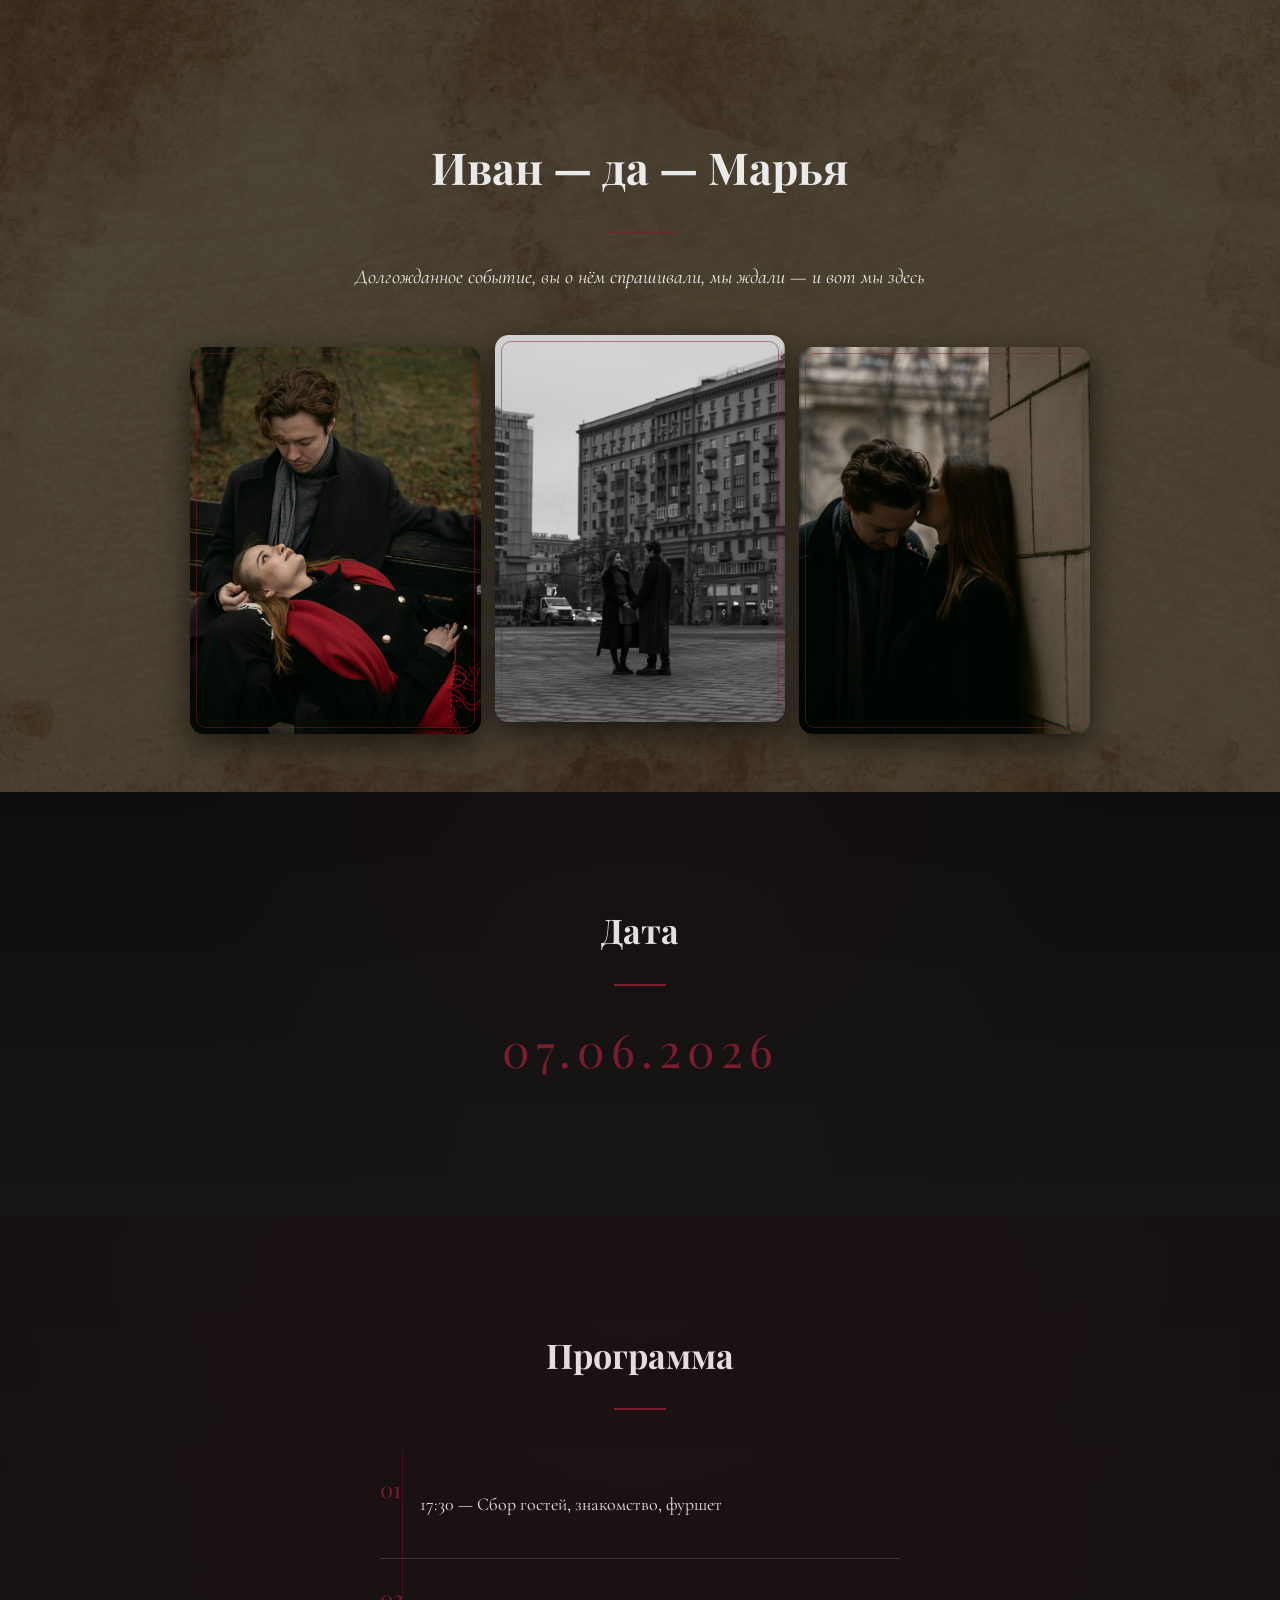
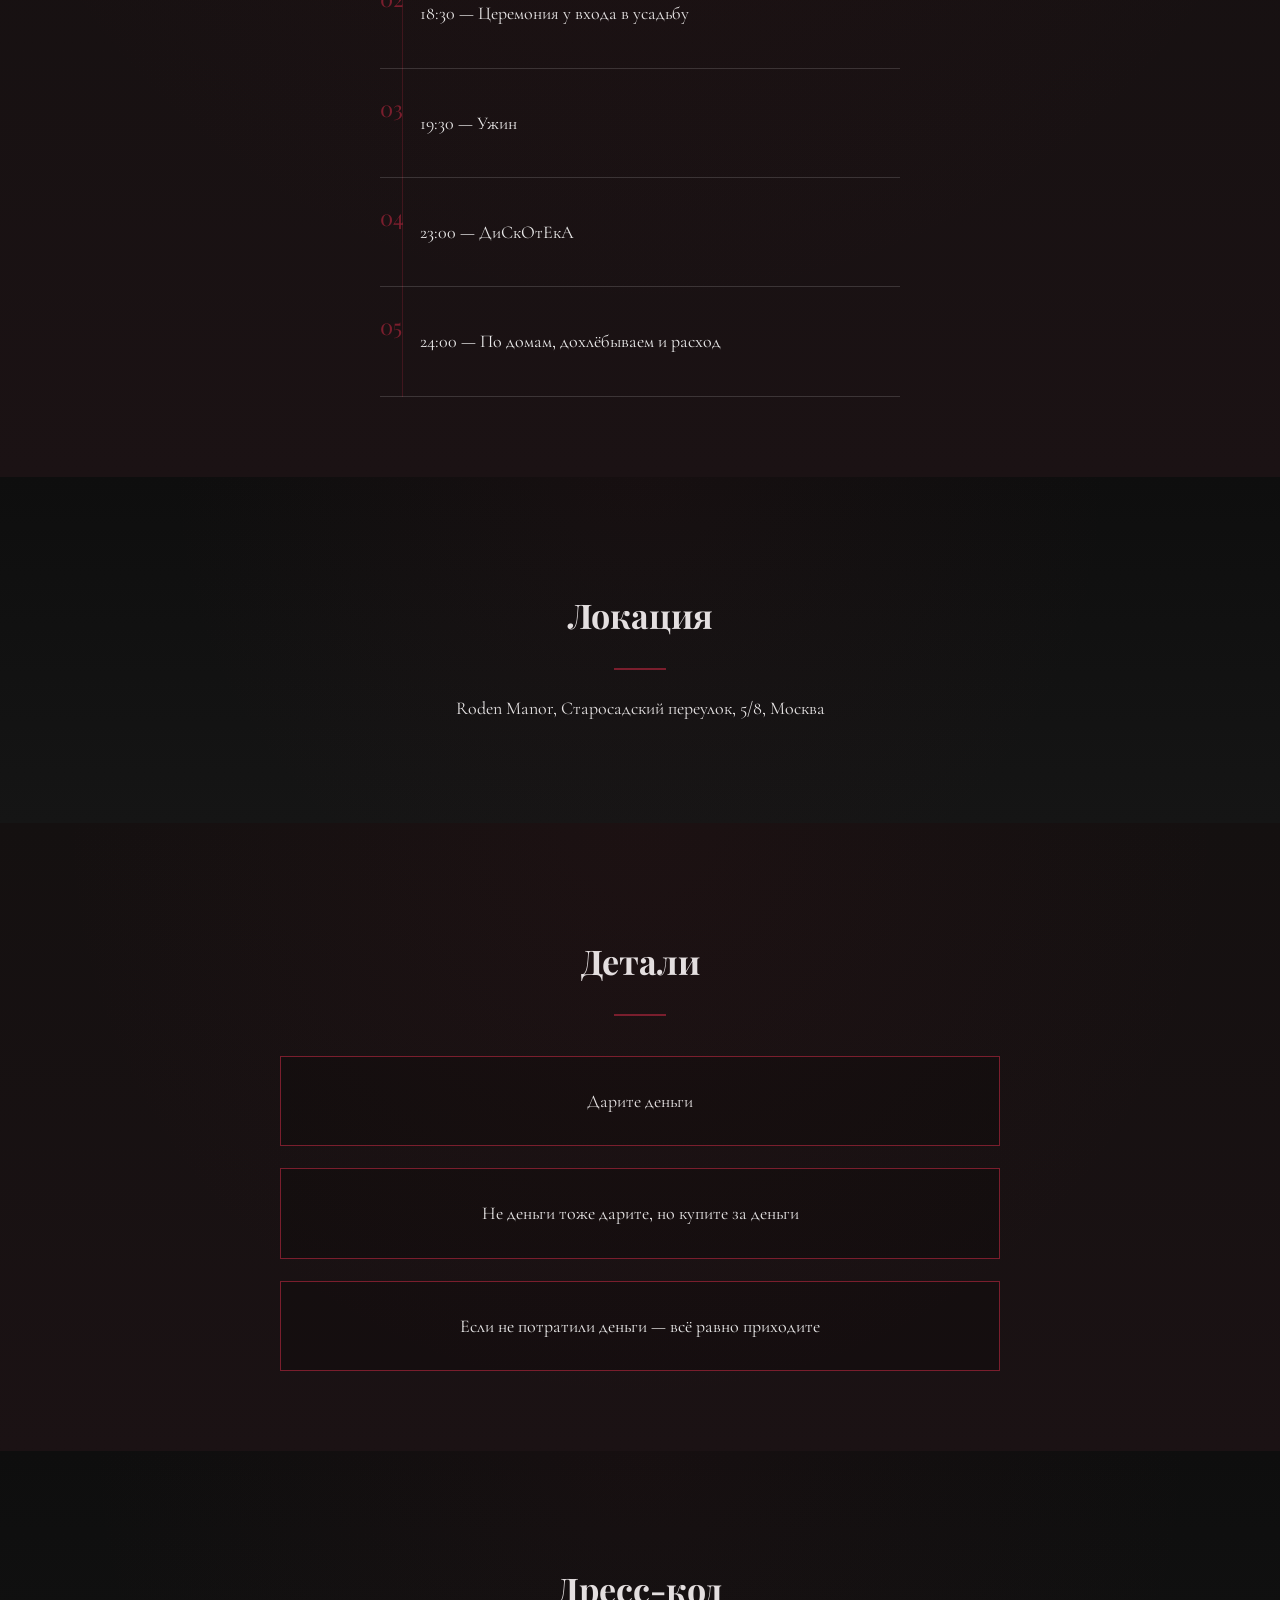
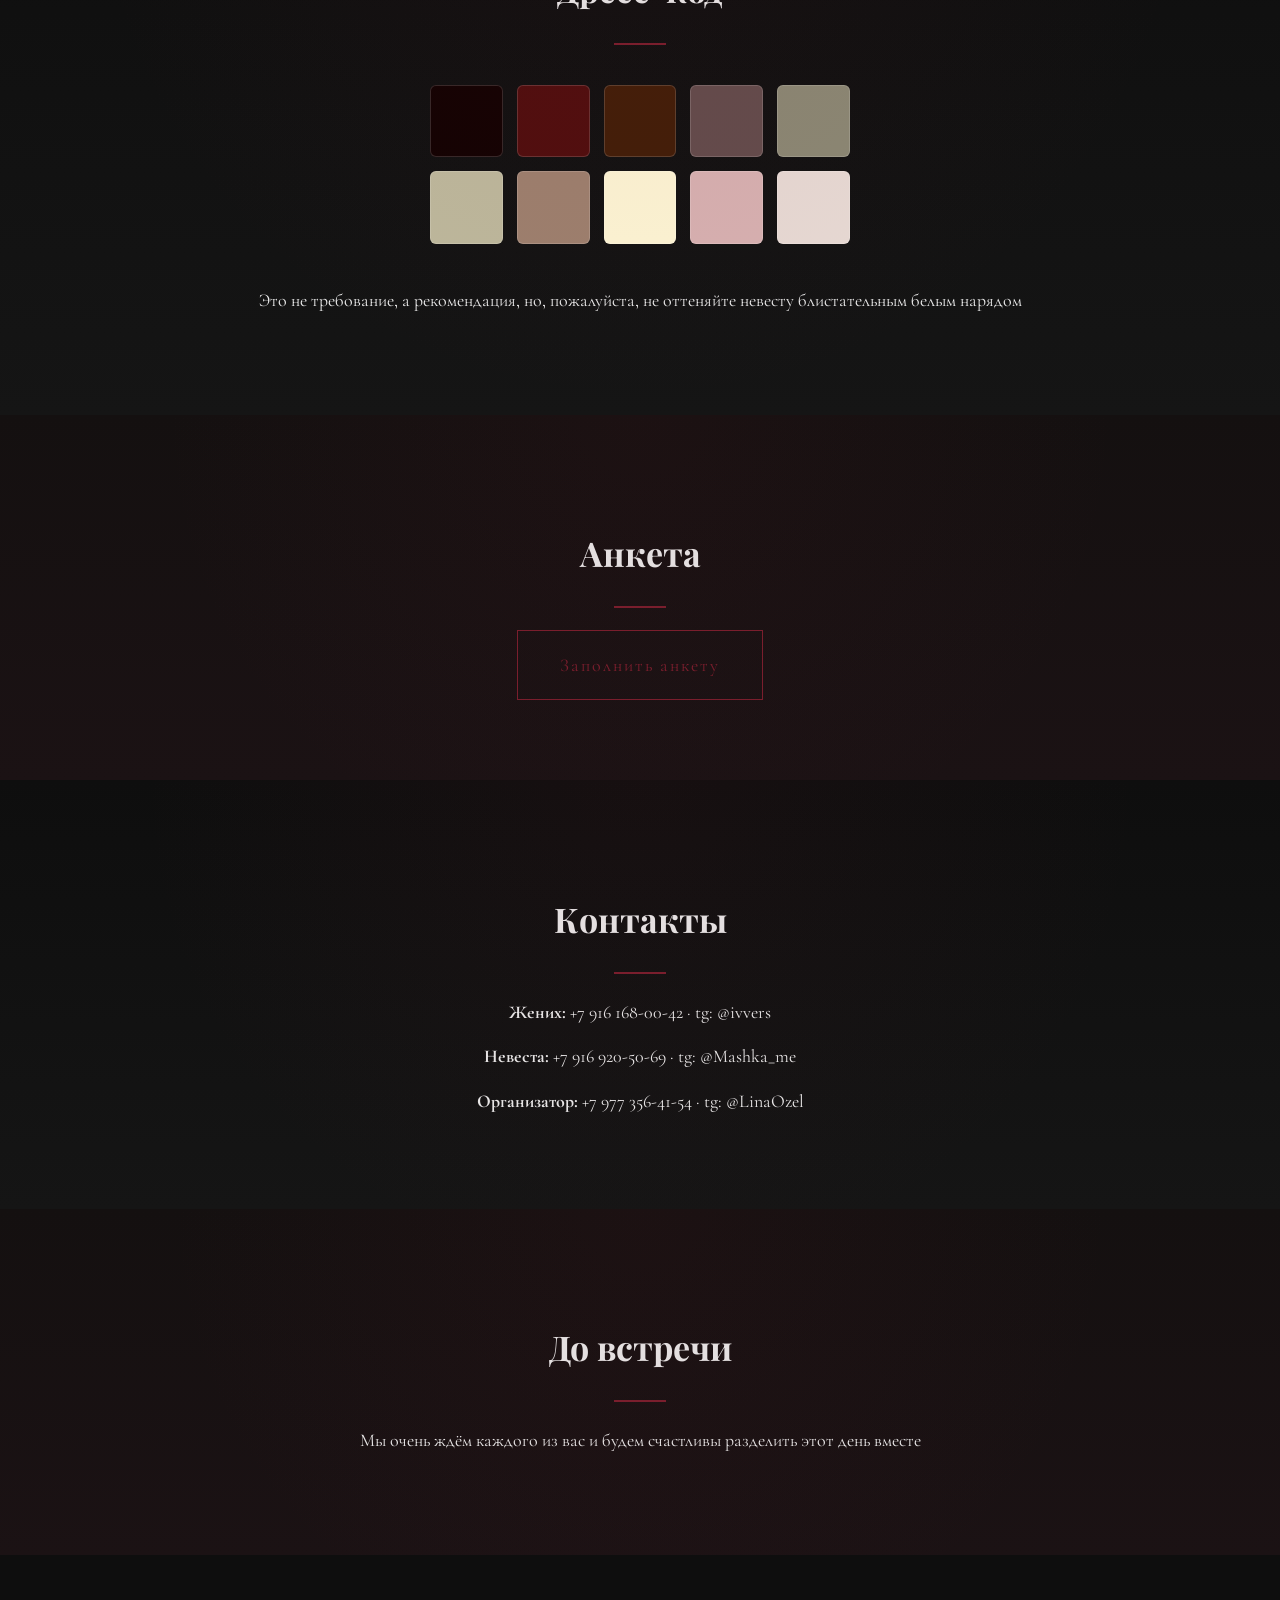
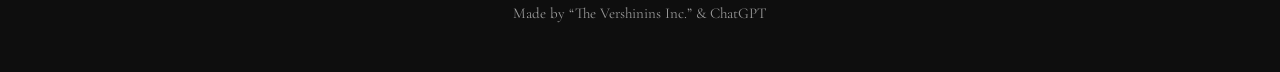
==== main.html @ 94117130 "Update and rename index.html to main.html" ====
<!DOCTYPE html>
<html lang="ru">
<head>
    <meta charset="UTF-8">
    <meta name="viewport" content="width=device-width, initial-scale=1.0">
    <title>Свадьба</title>

    <link href="https://fonts.googleapis.com/css2?family=Playfair+Display:wght@400;500;600&family=Cormorant+Garamond:wght@300;400;500&display=swap" rel="stylesheet">
    <link rel="stylesheet" href="style.css">
</head>
<body>

<!-- ШАПКА -->
<section class="hero">
    <div class="hero-overlay"></div>

    <div class="hero-content">
        <h1>Иван — да — Марья</h1>
        <div class="divider"></div>
        <p class="subtitle">
            Долгожданное событие, вы о нём спрашивали, мы ждали — и вот мы здесь
        </p>

        <div class="hero-photos">
            <div class="photo-frame"><img src="images/photo1.jpg" alt=""></div>
            <div class="photo-frame"><img src="images/photo2.jpg" alt=""></div>
            <div class="photo-frame"><img src="images/photo3.jpg" alt=""></div>
        </div>
    </div>
</section>

<!-- 1. ДАТА -->
<section class="section reveal">
    <div class="container">
        <h2>Дата</h2>
        <p class="date-value">07.06.2026</p>
    </div>
</section>

<!-- 2. ПРОГРАММА -->
<section class="section dark reveal">
    <div class="container">
        <h2>Программа</h2>

        <ul class="program">
            <li><span>01</span><p>17:30 — Сбор гостей, знакомство, фуршет</p></li>
            <li><span>02</span><p>18:30 — Церемония у входа в усадьбу</p></li>
            <li><span>03</span><p>19:30 — Ужин</p></li>
            <li><span>04</span><p>23:00 — ДиСкОтЕкА</p></li>
            <li><span>05</span><p>24:00 — По домам, дохлёбываем и расход</p></li>
        </ul>
    </div>
</section>

<!-- 3. ЛОКАЦИЯ -->
<section class="section reveal">
    <div class="container">
        <h2>Локация</h2>
        <p>Roden Manor, Старосадский переулок, 5/8, Москва</p>
    </div>
</section>

<!-- 4. ДЕТАЛИ -->
<section class="section dark reveal">
    <div class="container">
        <h2>Детали</h2>

        <div class="details">
            <div class="detail-item">Дарите деньги</div>
            <div class="detail-item">Не деньги тоже дарите, но купите за деньги</div>
            <div class="detail-item">Если не потратили деньги — всё равно приходите</div>
        </div>
    </div>
</section>

<!-- 5. ДРЕСС-КОД -->
<section class="section reveal">
    <div class="container">
        <h2>Дресс-код</h2>

        <div class="dresscode">
            <div class="color"></div><div class="color"></div>
            <div class="color"></div><div class="color"></div>
            <div class="color"></div><div class="color"></div>
            <div class="color"></div><div class="color"></div>
	    	<div class="color"></div><div class="color"></div>
        </div>

        <p>Это не требование, а рекомендация, но, пожалуйста, не оттеняйте невесту блистательным белым нарядом</p>
    </div>
</section>

<!-- 6. АНКЕТА -->
<section class="section dark reveal">
    <div class="container">
        <h2>Анкета</h2>
        <a href="https://forms.gle/m62s1GfyEQEuGTxV6" class="button" target="_blank">
            Заполнить анкету
        </a>
    </div>
</section>

<!-- 7. КОНТАКТЫ -->
<section class="section reveal">
    <div class="container">
        <h2>Контакты</h2>
        <div class="contacts">
            <p><strong>Жених:</strong> +7 916 168-00-42 · tg: @ivvers</p>
            <p><strong>Невеста:</strong> +7 916 920-50-69 · tg: @Mashka_me</p>
            <p><strong>Организатор:</strong> +7 977 356-41-54 · tg: @LinaOzel</p>
        </div>
    </div>
</section>

<!-- 8. ДО ВСТРЕЧИ -->
<section class="section dark reveal">
    <div class="container">
        <h2>До встречи</h2>
        <p>Мы очень ждём каждого из вас и будем счастливы разделить этот день вместе</p>
    </div>
</section>

<footer>
    <p>Made by “The Vershinins Inc.” & ChatGPT</p>
</footer>

<script>
const reveals = document.querySelectorAll('.reveal');

const observer = new IntersectionObserver(entries => {
    entries.forEach(entry => {
        if (entry.isIntersecting) {
            entry.target.classList.add('active');
        }
    });
}, { threshold: 0.15 });

reveals.forEach(el => observer.observe(el));
</script>

<audio id="bg-music" loop>
    <source src="music/theme.mp3" type="audio/mpeg">
</audio>

<script>
const music = document.getElementById('bg-music');

if (sessionStorage.getItem('playMusic') === 'yes') {
    music.volume = 0;
    music.play().then(() => {
        let v = 0;
        const fade = setInterval(() => {
            v += 0.05;
            music.volume = Math.min(v, 0.6);
            if (v >= 0.6) clearInterval(fade);
        }, 200);
    }).catch(() => {});
}
</script>

</body>
</html>
---- style.css ----
/* =====================================================
   ОБЩЕЕ
===================================================== */

* {
    box-sizing: border-box;
}

html {
    scroll-behavior: smooth;
}

body {
    margin: 0;
    font-family: 'Cormorant Garamond', serif;
    background-color: #0e0e0e;
    color: #eaeaea;
    line-height: 1.8;
    font-size: 18px;
}

/* Центрирующий контейнер для всех секций */
.container {
    max-width: 900px;
    margin: 0 auto;
    padding: 0 12px;
    text-align: center;
}

/* =====================================================
   ШАПКА (HERO)
===================================================== */

.hero {
    position: relative;
    background: url("images/hero.png") center / cover no-repeat;
    padding: 90px 20px 70px;
    text-align: center;
}

.hero-overlay {
    position: absolute;
    inset: 0;
    background: rgba(0,0,0,0.65);
}

.hero-content {
    position: relative;
    max-width: 900px;
    margin: 0 auto;
    animation: fadeUp 1.2s ease forwards;
}

.hero h1 {
    font-family: 'Playfair Display', serif;
    font-size: 44px;
    margin-bottom: 12px;
}

.subtitle {
    font-style: italic;
    font-size: 20px;
    max-width: 600px;
    margin: 0 auto;
}

.divider {
    width: 70px;
    height: 1px;
    background-color: #7a1e2d;
    margin: 26px auto;
}

@keyframes fadeUp {
    from {
        opacity: 0;
        transform: translateY(18px);
    }
    to {
        opacity: 1;
        transform: translateY(0);
    }
}

/* =====================================================
   ФОТО В ШАПКЕ
===================================================== */

.hero-photos {
    display: grid;
    grid-template-columns: repeat(3, 1fr);
    gap: 14px;
    margin-top: 40px;
}

.photo-frame {
    position: relative;
    aspect-ratio: 3 / 4;
    overflow: hidden;
    border-radius: 14px;
    box-shadow: 0 10px 30px rgba(0,0,0,0.6);
}

.photo-frame img {
    position: absolute;
    inset: 0;
    width: 100%;
    height: 100%;
    object-fit: cover;
}

.photo-frame::after {
    content: "";
    position: absolute;
    inset: 6px;
    border: 1px solid rgba(122,30,45,0.5);
    border-radius: 10px;
}

.hero-photos .photo-frame:nth-child(1),
.hero-photos .photo-frame:nth-child(3) {
    transform: translateY(12px);
}

/* =====================================================
   СЕКЦИИ
===================================================== */

.section {
    position: relative;
    padding: 80px 20px;
    background: linear-gradient(
        180deg,
        #0e0e0e 0%,
        #151515 100%
    );
    overflow: hidden;
}

.section.dark {
    background: linear-gradient(
        180deg,
        #141010 0%,
        #1b1214 100%
    );
}

.section::after {
    content: "";
    position: absolute;
    inset: 0;
    background: radial-gradient(
        circle at top,
        rgba(122,30,45,0.08),
        transparent 65%
    );
    pointer-events: none;
}

.section h2 {
    font-family: 'Playfair Display', serif;
    font-size: 34px;
    margin-bottom: 10px;
}

.section h2::after {
    content: "";
    display: block;
    width: 52px;
    height: 2px;
    background-color: #7a1e2d;
    margin: 22px auto;
}

/* =====================================================
   ДАТА
===================================================== */

.date-value {
    font-family: 'Playfair Display', serif;
    font-size: 46px;
    letter-spacing: 6px;
    color: #7a1e2d;
    margin-top: 20px;
}

/* =====================================================
   ПРОГРАММА
===================================================== */

.program {
    list-style: none;
    padding: 0;
    max-width: 520px;
    margin: 40px auto 0;
    position: relative;
}

.program::before {
    content: "";
    position: absolute;
    left: 22px;
    top: 0;
    bottom: 0;
    width: 1px;
    background-color: rgba(122,30,45,0.4);
}

.program li {
    display: flex;
    gap: 20px;
    padding: 20px 0 20px 40px;
    border-bottom: 1px solid rgba(255,255,255,0.15);
    position: relative;
}

.program span {
    position: absolute;
    left: 0;
    color: #7a1e2d;
    font-family: 'Playfair Display', serif;
    font-size: 22px;
}

/* =====================================================
   ДЕТАЛИ
===================================================== */

.details {
    display: grid;
    gap: 22px;
    max-width: 720px;
    margin: 40px auto 0;
}

.detail-item {
    padding: 28px;
    border: 1px solid #7a1e2d;
    background: rgba(0,0,0,0.2);
}

/* =====================================================
   ДРЕСС-КОД
===================================================== */

.dresscode {
    display: grid;
    grid-template-columns: repeat(5, 1fr);
    gap: 14px;
    max-width: 420px;
    margin: 40px auto;
}

.color {
    aspect-ratio: 1 / 1;
    border-radius: 6px;
    box-shadow: inset 0 0 0 1px rgba(255,255,255,0.15);
}

.color:nth-child(1) { background: #130202; }
.color:nth-child(2) { background: #500E0E; }
.color:nth-child(3) { background: #421E08; }
.color:nth-child(4) { background: #634C4C; }
.color:nth-child(5) { background: #8B8874; }
.color:nth-child(6) { background: #BDB89C; }
.color:nth-child(7) { background: #9D806E; }
.color:nth-child(8) { background: #FDF5D4; }
.color:nth-child(9) { background: #D7B1B1; }
.color:nth-child(10) { background: #E7DAD4; }

/* =====================================================
   КНОПКА
===================================================== */

.button {
    display: inline-block;
    padding: 18px 42px;
    border: 1px solid #7a1e2d;
    color: #7a1e2d;
    text-decoration: none;
    letter-spacing: 2px;
    transition: all 0.3s ease;
}

.button:hover {
    background-color: #7a1e2d;
    color: #0e0e0e;
}

/* =====================================================
   КОНТАКТЫ И ПОДВАЛ
===================================================== */

.contacts p {
    margin: 12px 0;
}

footer {
    padding: 30px;
    font-size: 15px;
    color: #999;
    text-align: center;
}

/* =====================================================
   АНИМАЦИИ ПРИ ПРОКРУТКЕ
===================================================== */

.reveal {
    opacity: 0;
    transform: translateY(24px);
    transition: opacity 0.8s ease, transform 0.8s ease;
}

.reveal.active {
    opacity: 1;
    transform: translateY(0);
}

/* =====================================================
   МОБИЛЬНАЯ ВЕРСИЯ
===================================================== */

@media (max-width: 768px) {

    body {
        font-size: 19px;
    }

    .hero {
        padding: 70px 16px 50px;
    }

    .hero h1 {
        font-size: 34px;
    }

    .subtitle {
        font-size: 19px;
    }

    .hero-photos {
        grid-template-columns: 1fr;
    }

    .section {
        padding: 60px 16px;
    }

    .dresscode {
        grid-template-columns: repeat(2, 1fr);
    }

    .date-value {
        font-size: 38px;
        letter-spacing: 4px;
    }
}
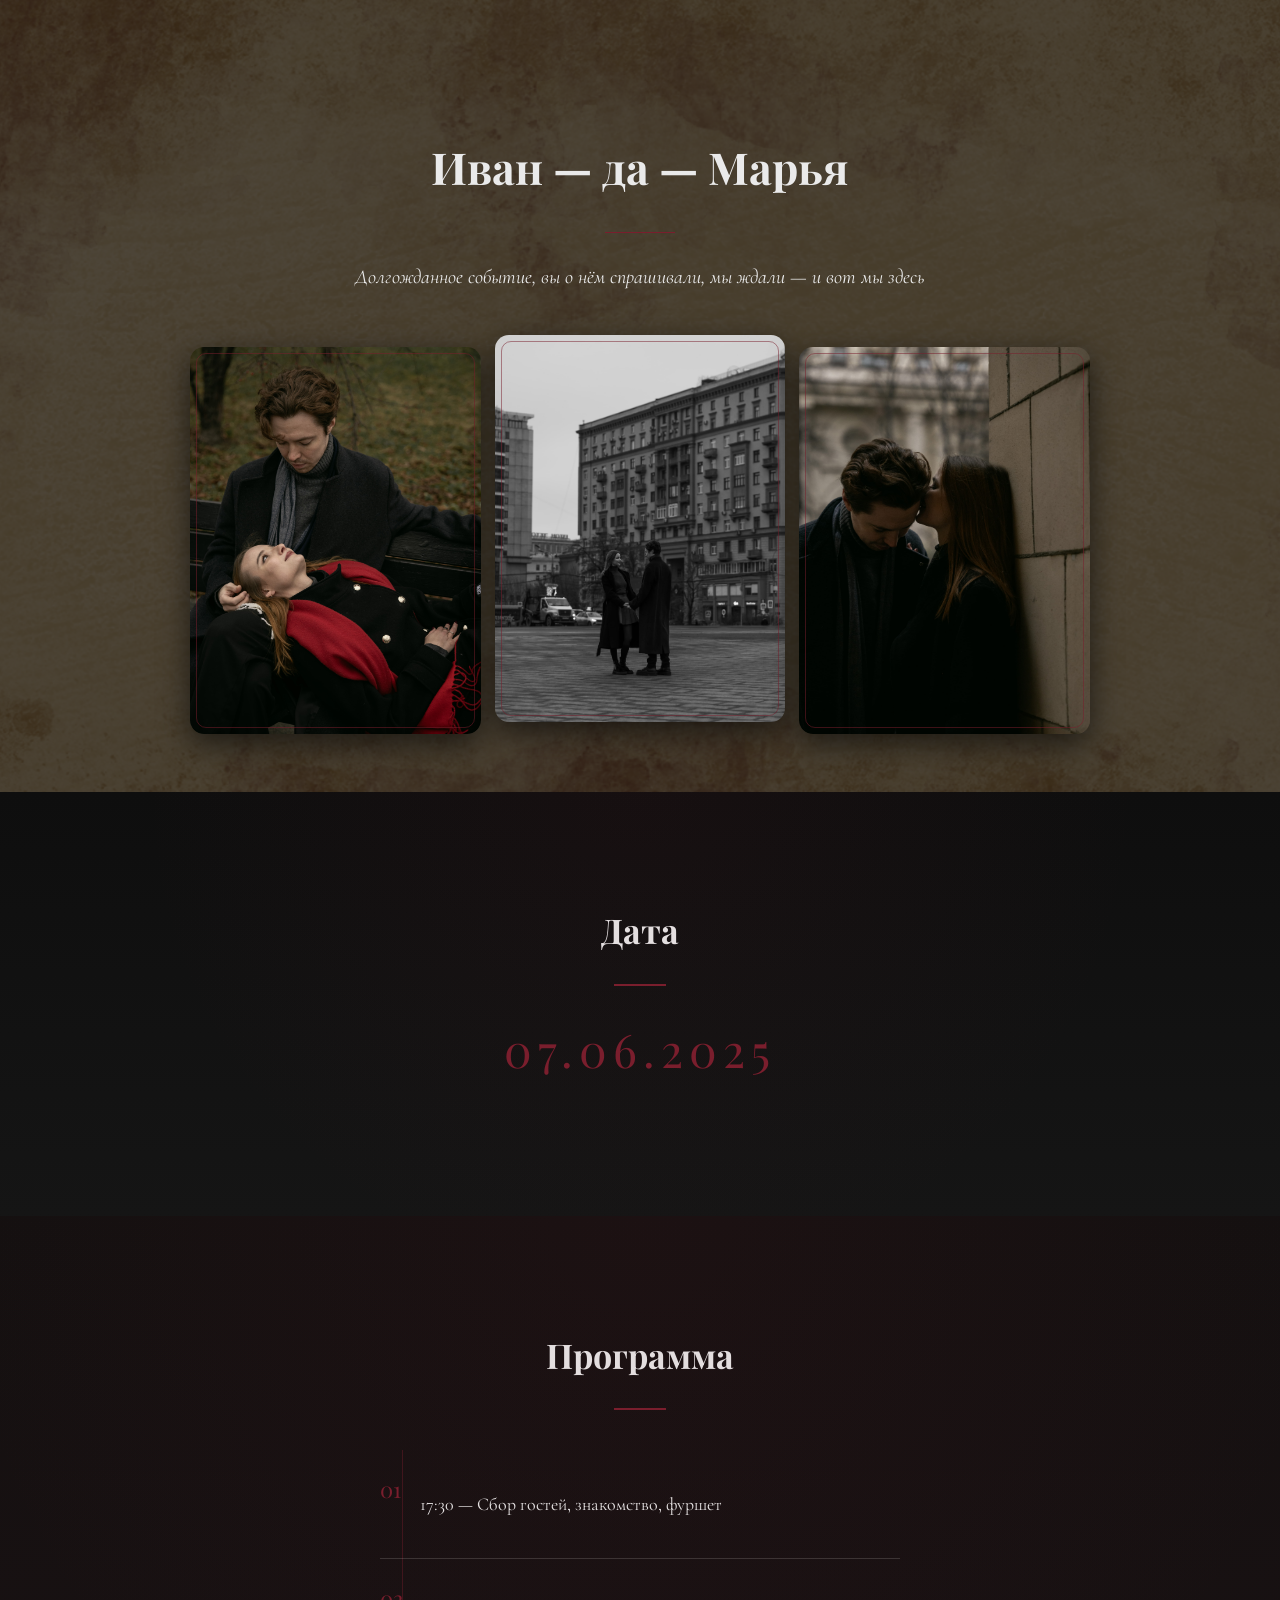
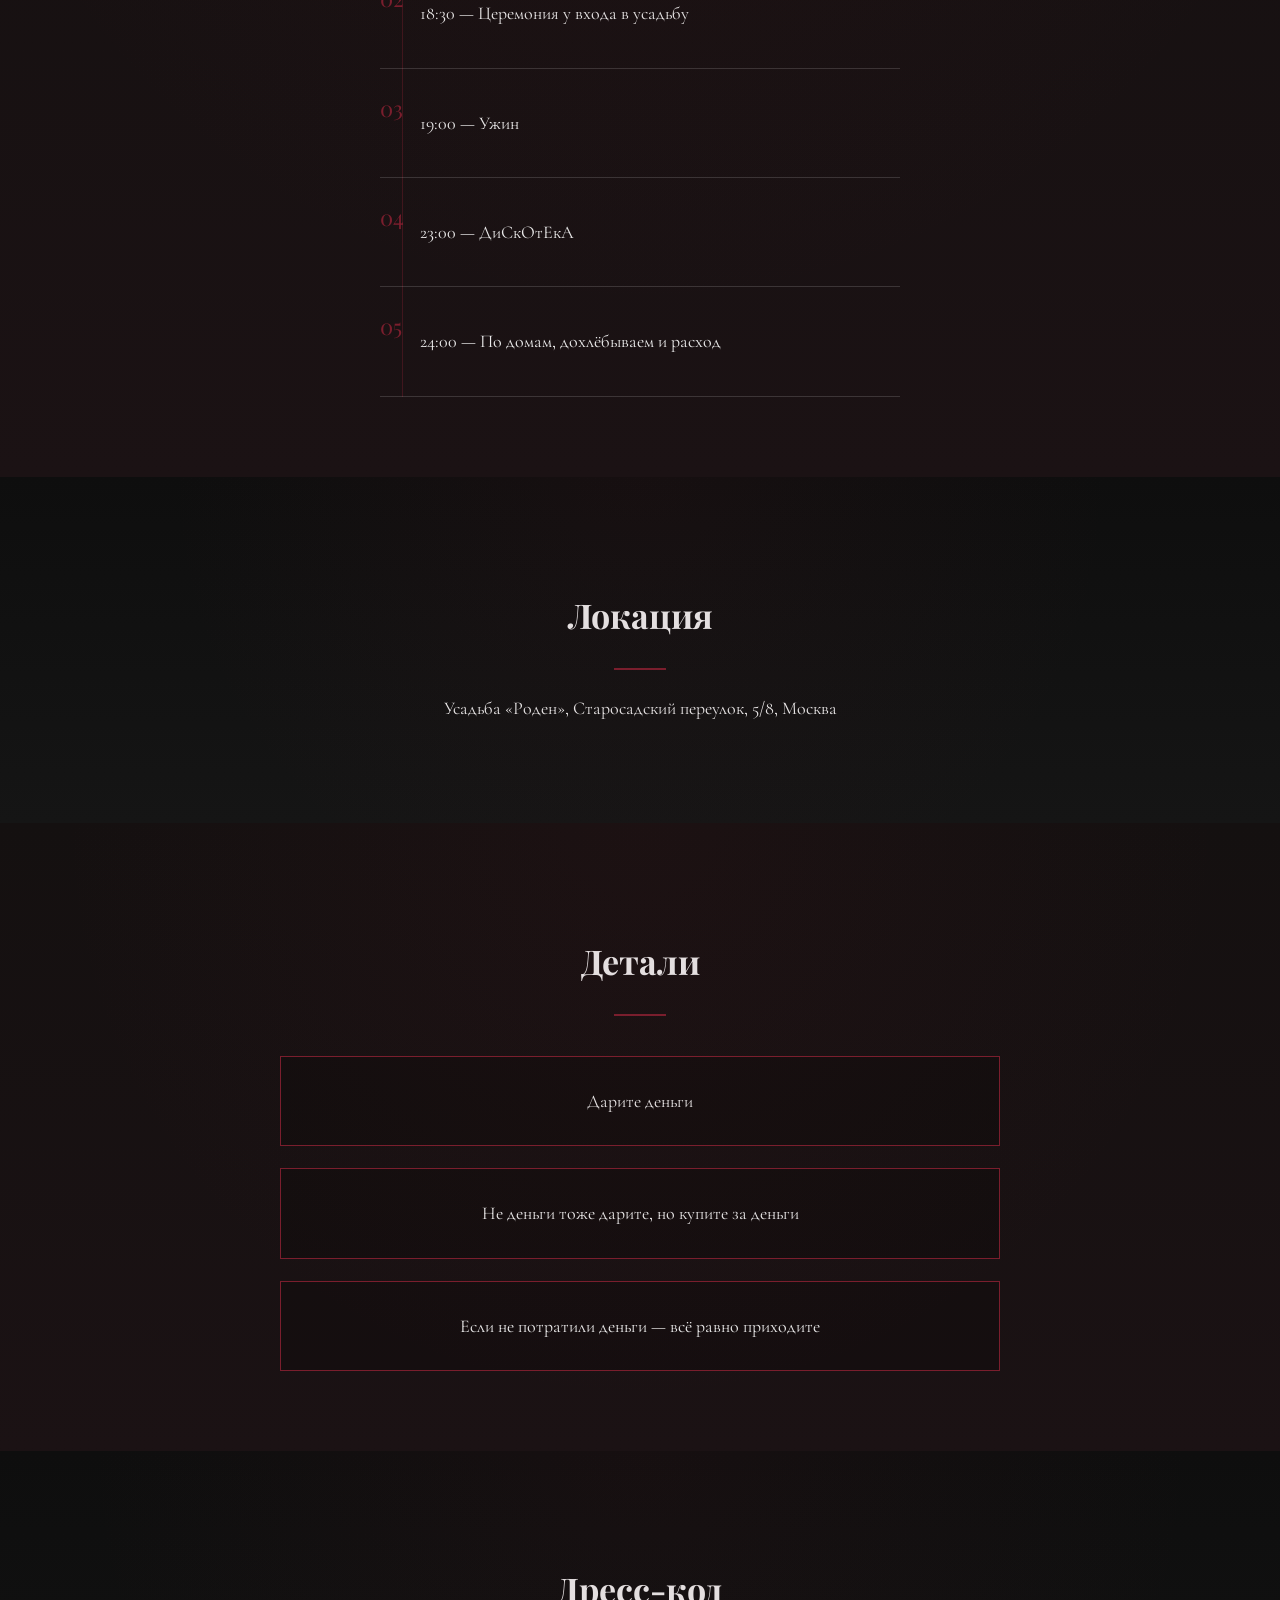
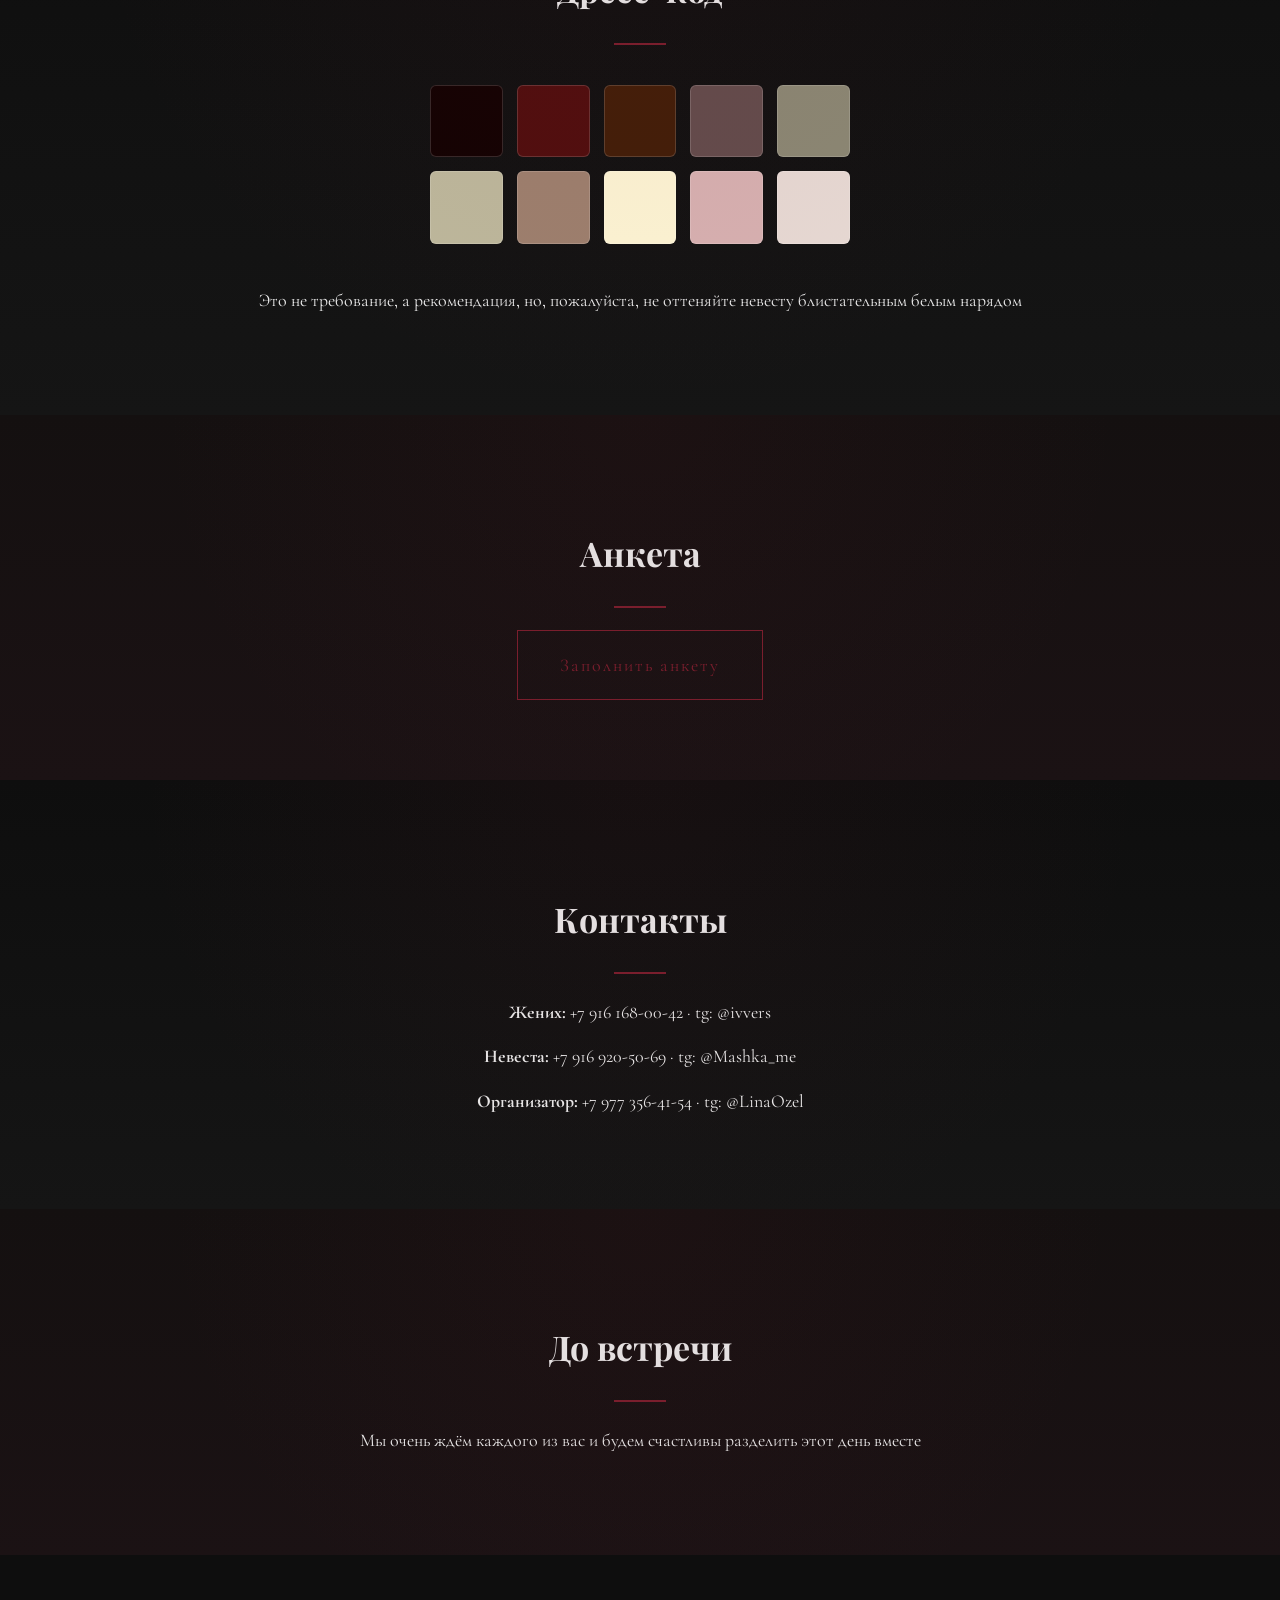
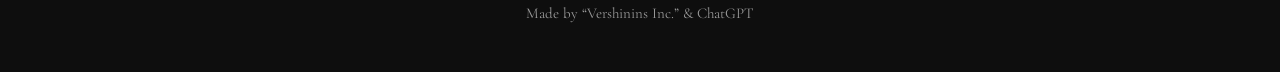
==== commit 6d09754b: "Update main.html" ====
--- a/main.html
+++ b/main.html
@@ -33,7 +33,7 @@
 <section class="section reveal">
     <div class="container">
         <h2>Дата</h2>
-        <p class="date-value">07.06.2026</p>
+        <p class="date-value">07.06.2025</p>
     </div>
 </section>
 
@@ -45,7 +45,7 @@
         <ul class="program">
             <li><span>01</span><p>17:30 — Сбор гостей, знакомство, фуршет</p></li>
             <li><span>02</span><p>18:30 — Церемония у входа в усадьбу</p></li>
-            <li><span>03</span><p>19:30 — Ужин</p></li>
+            <li><span>03</span><p>19:00 — Ужин</p></li>
             <li><span>04</span><p>23:00 — ДиСкОтЕкА</p></li>
             <li><span>05</span><p>24:00 — По домам, дохлёбываем и расход</p></li>
         </ul>
@@ -56,7 +56,7 @@
 <section class="section reveal">
     <div class="container">
         <h2>Локация</h2>
-        <p>Roden Manor, Старосадский переулок, 5/8, Москва</p>
+        <p>Усадьба «Роден», Старосадский переулок, 5/8, Москва</p>
     </div>
 </section>
 
@@ -83,7 +83,7 @@
             <div class="color"></div><div class="color"></div>
             <div class="color"></div><div class="color"></div>
             <div class="color"></div><div class="color"></div>
-	    	<div class="color"></div><div class="color"></div>
+	    <div class="color"></div><div class="color"></div>
         </div>
 
         <p>Это не требование, а рекомендация, но, пожалуйста, не оттеняйте невесту блистательным белым нарядом</p>
@@ -121,7 +121,7 @@
 </section>
 
 <footer>
-    <p>Made by “The Vershinins Inc.” & ChatGPT</p>
+    <p>Made by “Vershinins Inc.” & ChatGPT</p>
 </footer>
 
 <script>
@@ -145,19 +145,15 @@
 <script>
 const music = document.getElementById('bg-music');
 
-if (sessionStorage.getItem('playMusic') === 'yes') {
-    music.volume = 0;
-    music.play().then(() => {
-        let v = 0;
-        const fade = setInterval(() => {
-            v += 0.05;
-            music.volume = Math.min(v, 0.6);
-            if (v >= 0.6) clearInterval(fade);
-        }, 200);
-    }).catch(() => {});
+if (sessionStorage.getItem('musicStarted') === 'true') {
+
+    music.volume = 0.6;
+
+    music.play().catch(() => {
+        console.log("Автозапуск заблокирован");
+    });
+
 }
 </script>
-
 </body>
 </html>
-
